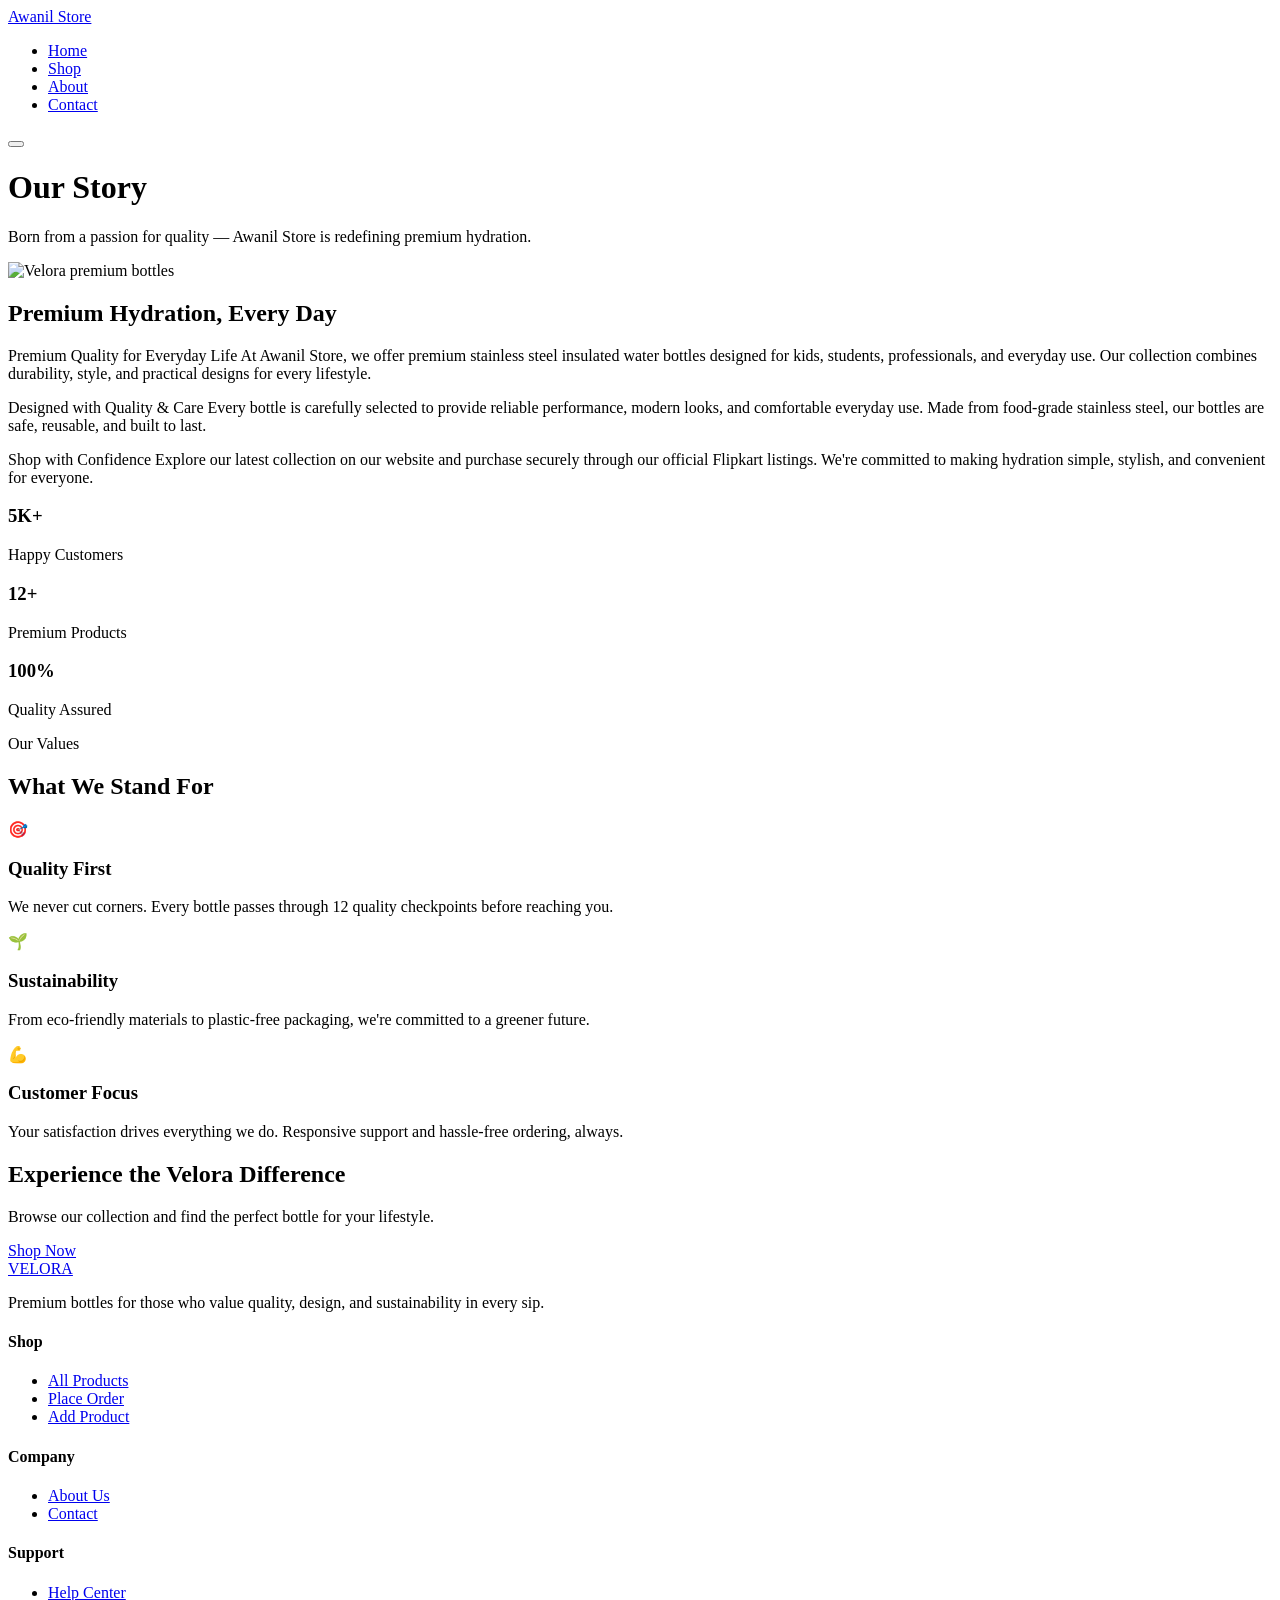
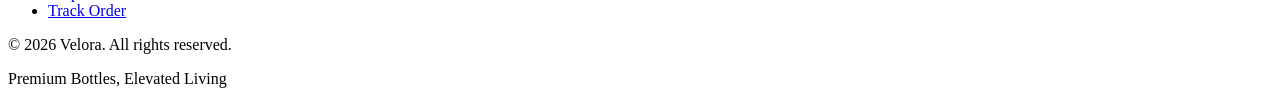
==== about.html @ 5a60d888 "Add files via upload" ====
<!DOCTYPE html>
<html lang="en">
<head>
  <meta charset="UTF-8">
  <meta name="viewport" content="width=device-width, initial-scale=1.0">
  <meta name="description" content="Learn about Velora — our mission to deliver premium quality bottles.">
  <title>About Us — Velora</title>
  <link rel="stylesheet" href="css/style.css">
</head>
<body>

  <nav class="navbar">
    <div class="container nav-inner">
      <a href="index.html" class="logo">Awanil Store</a>
      <ul class="nav-links">
        <li><a href="index.html">Home</a></li>
        <li><a href="products.html">Shop</a></li>
        <li><a href="about.html">About</a></li>
        <li><a href="contact.html">Contact</a></li>
        <!-- <li><a href="order.html">Order</a></li>
        <li><a href="add-product.html">Add Product</a></li> -->
      </ul>
      <button class="nav-toggle" aria-label="Toggle menu">
        <span></span><span></span><span></span>
      </button>
    </div>
  </nav>

  <header class="page-header">
    <div class="container">
      <h1>Our Story</h1>
      <p>Born from a passion for quality — Awanil Store is redefining premium hydration.</p>
    </div>
  </header>

  <section>
    <div class="container about-grid">
      <div class="about-image reveal">
        <img src="e_commerce_img/ourstory_img.png" alt="Velora premium bottles">
      </div>
      <div class="about-content reveal">
        <h2>Premium Hydration, Every Day</h2>
        <p>Premium Quality for Everyday Life
          At Awanil Store, we offer premium stainless steel insulated water bottles designed for kids, students, professionals, and everyday use.
          Our collection combines durability, style, and practical designs for every lifestyle.</p>
        <p>Designed with Quality & Care
          Every bottle is carefully selected to provide reliable performance, modern looks, and comfortable everyday use.
          Made from food-grade stainless steel, our bottles are safe, reusable, and built to last.</p>
        <p>Shop with Confidence
          Explore our latest collection on our website and purchase securely through our official Flipkart listings.
          We're committed to making hydration simple, stylish, and convenient for everyone.</p>
        <div class="stats-row">
          <div class="stat-item">
            <h3>5K+</h3>
            <p>Happy Customers</p>
          </div>
          <div class="stat-item">
            <h3>12+</h3>
            <p>Premium Products</p>
          </div>
          <div class="stat-item">
            <h3>100%</h3>
            <p>Quality Assured</p>
          </div>
        </div>
      </div>
    </div>
  </section>

  <section style="background: var(--bg-card);">
    <div class="container">
      <div class="section-header reveal">
        <span class="section-label">Our Values</span>
        <h2>What We Stand For</h2>
      </div>
      <div class="features-grid">
        <div class="feature-card reveal">
          <div class="feature-icon">&#127919;</div>
          <h3>Quality First</h3>
          <p>We never cut corners. Every bottle passes through 12 quality checkpoints before reaching you.</p>
        </div>
        <div class="feature-card reveal">
          <div class="feature-icon">&#127793;</div>
          <h3>Sustainability</h3>
          <p>From eco-friendly materials to plastic-free packaging, we're committed to a greener future.</p>
        </div>
        <div class="feature-card reveal">
          <div class="feature-icon">&#128170;</div>
          <h3>Customer Focus</h3>
          <p>Your satisfaction drives everything we do. Responsive support and hassle-free ordering, always.</p>
        </div>
      </div>
    </div>
  </section>

  <section class="cta-section">
    <div class="container reveal">
      <h2>Experience the Velora Difference</h2>
      <p>Browse our collection and find the perfect bottle for your lifestyle.</p>
      <a href="products.html" class="btn btn-primary">Shop Now</a>
    </div>
  </section>

  <footer class="footer">
    <div class="container">
      <div class="footer-grid">
        <div class="footer-brand">
          <a href="index.html" class="logo">VELORA</a>
          <p>Premium bottles for those who value quality, design, and sustainability in every sip.</p>
        </div>
        <div class="footer-col">
          <h4>Shop</h4>
          <ul>
            <li><a href="products.html">All Products</a></li>
            <li><a href="order.html">Place Order</a></li>
            <li><a href="add-product.html">Add Product</a></li>
          </ul>
        </div>
        <div class="footer-col">
          <h4>Company</h4>
          <ul>
            <li><a href="about.html">About Us</a></li>
            <li><a href="contact.html">Contact</a></li>
          </ul>
        </div>
        <div class="footer-col">
          <h4>Support</h4>
          <ul>
            <li><a href="contact.html">Help Center</a></li>
            <li><a href="order.html">Track Order</a></li>
          </ul>
        </div>
      </div>
      <div class="footer-bottom">
        <p>&copy; 2026 Velora. All rights reserved.</p>
        <p>Premium Bottles, Elevated Living</p>
      </div>
    </div>
  </footer>

  <script src="js/config.js"></script>
  <script src="js/products.js"></script>
  <script src="js/main.js"></script>
</body>
</html>
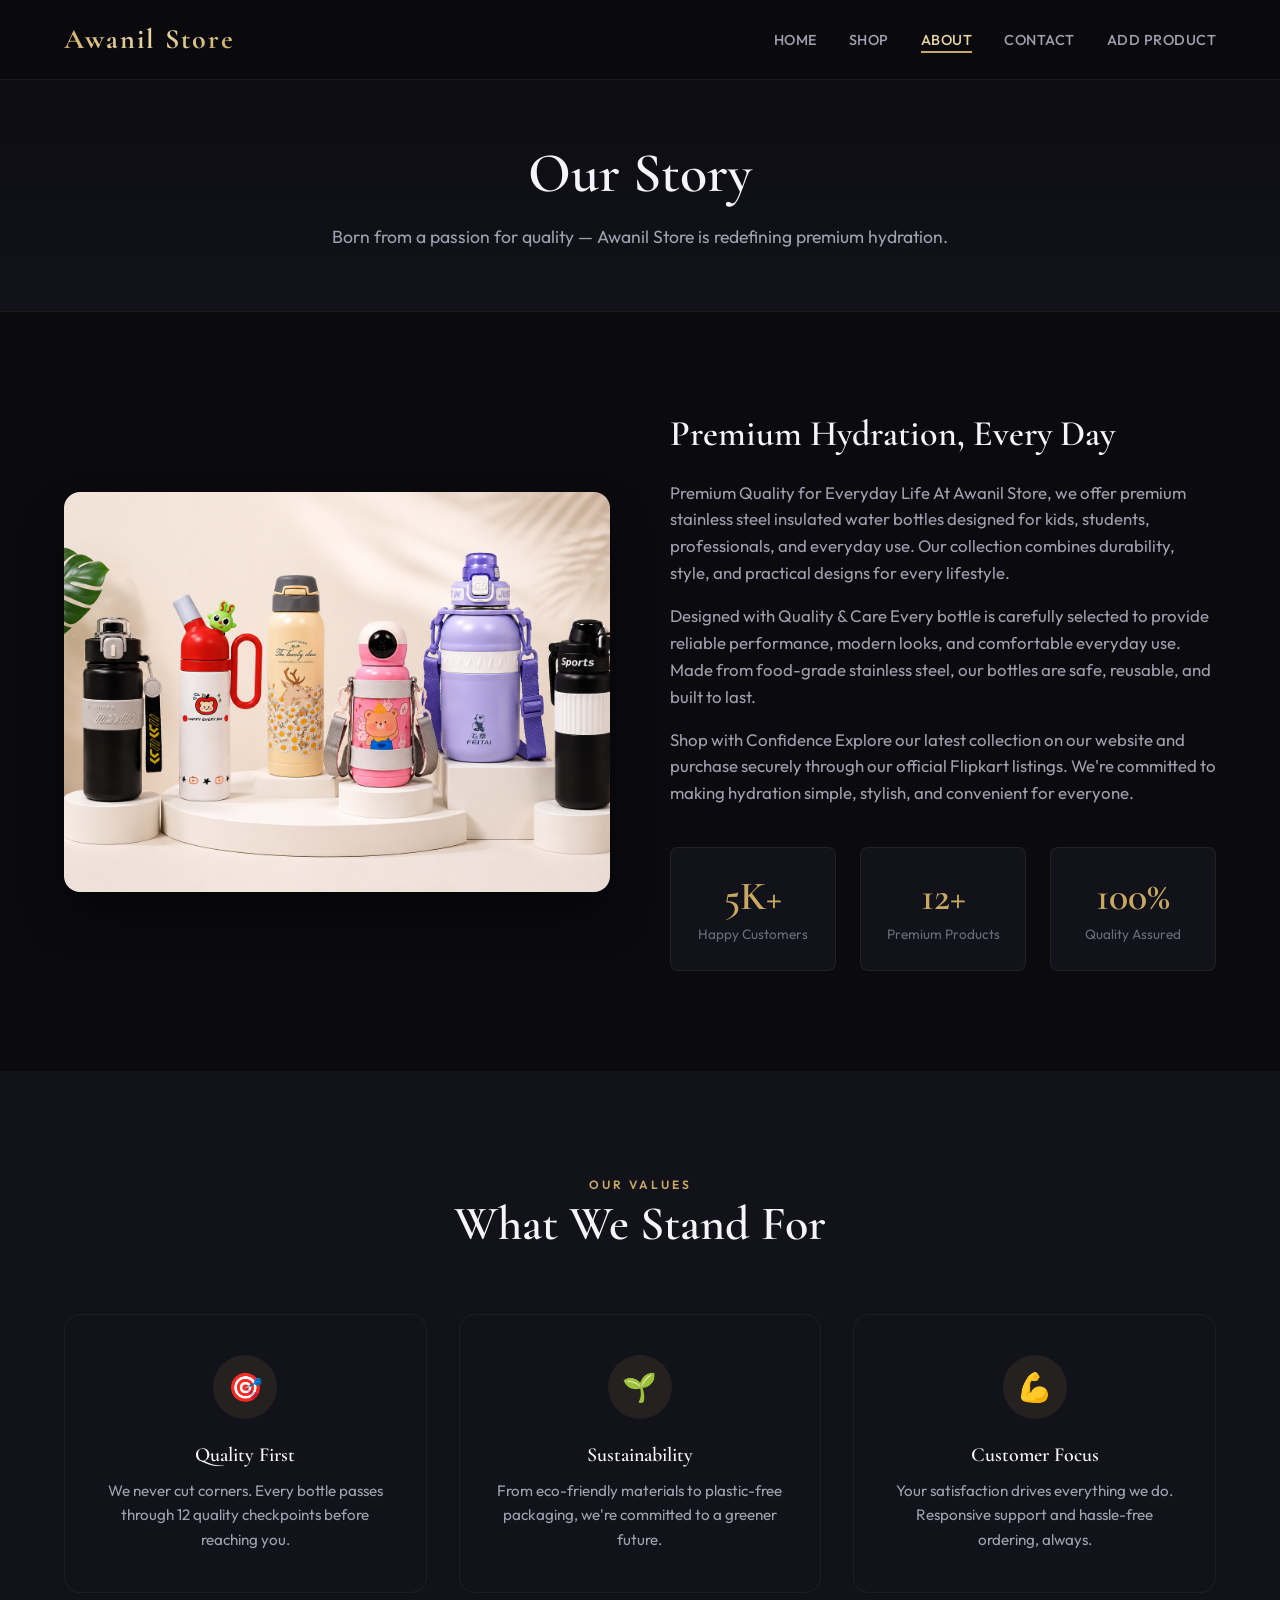
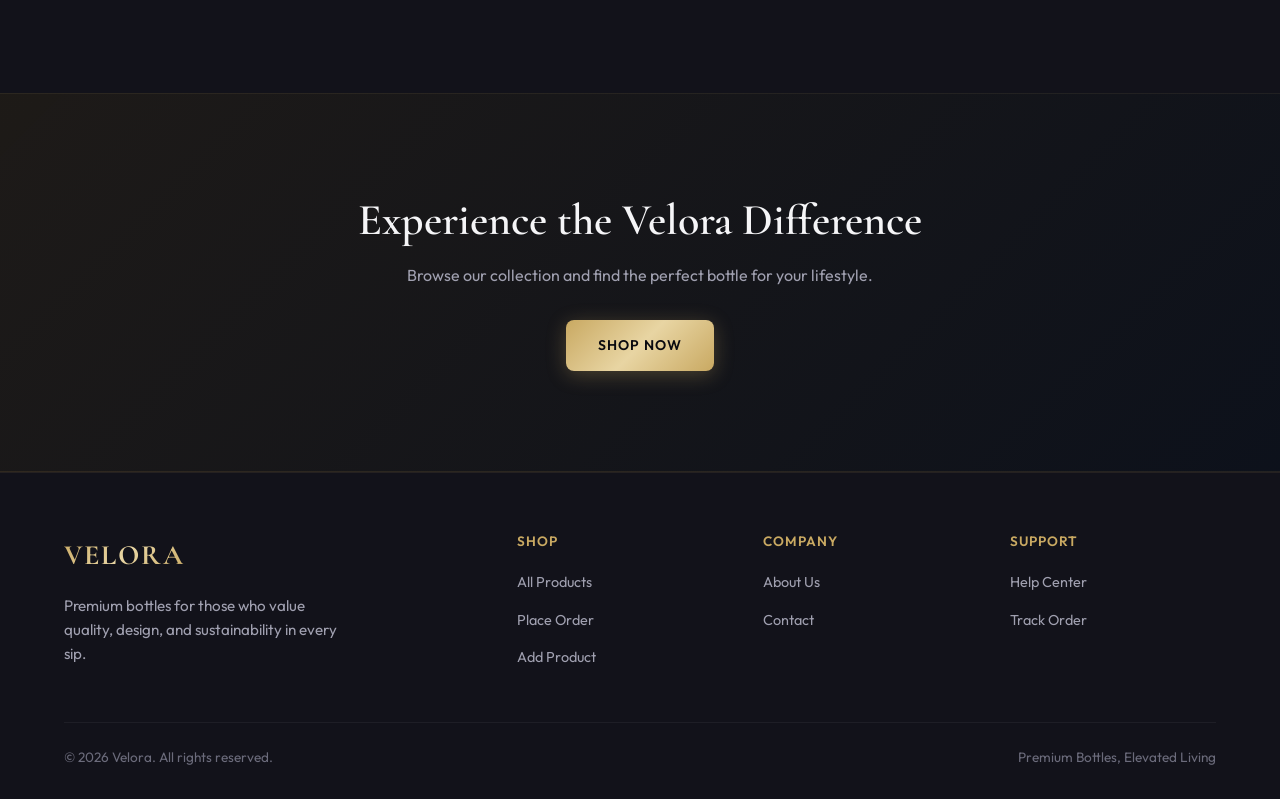
==== commit 3ac82703: "fix issue" ====
--- a/about.html
+++ b/about.html
@@ -17,8 +17,8 @@
         <li><a href="products.html">Shop</a></li>
         <li><a href="about.html">About</a></li>
         <li><a href="contact.html">Contact</a></li>
-        <!-- <li><a href="order.html">Order</a></li>
-        <li><a href="add-product.html">Add Product</a></li> -->
+         <!-- <li><a href="order.html">Order</a></li> -->
+        <li><a href="add-product.html">Add Product</a></li>
       </ul>
       <button class="nav-toggle" aria-label="Toggle menu">
         <span></span><span></span><span></span>
--- a/css/style.css
+++ b/css/style.css
@@ -0,0 +1,1891 @@
+/* ============================================
+   Velora — Premium Bottle E-Commerce
+   3D Luxury Frontend Theme
+   ============================================ */
+
+@import url('https://fonts.googleapis.com/css2?family=Cormorant+Garamond:wght@400;600;700&family=Outfit:wght@300;400;500;600;700&display=swap');
+
+:root {
+  --bg-dark: #0a0a0f;
+  --bg-card: #12121a;
+  --bg-elevated: #1a1a26;
+  --gold: #c9a962;
+  --gold-light: #e8d5a3;
+  --gold-dark: #9a7b3c;
+  --text-primary: #f5f5f7;
+  --text-secondary: #a0a0b0;
+  --text-muted: #6b6b7b;
+  --accent-blue: #4a9eff;
+  --gradient-gold: linear-gradient(135deg, #c9a962 0%, #e8d5a3 50%, #c9a962 100%);
+  --gradient-dark: linear-gradient(180deg, #0a0a0f 0%, #12121a 100%);
+  --shadow-3d: 0 25px 50px -12px rgba(0, 0, 0, 0.6);
+  --shadow-glow: 0 0 40px rgba(201, 169, 98, 0.15);
+  --radius: 16px;
+  --radius-sm: 8px;
+  --transition: 0.4s cubic-bezier(0.4, 0, 0.2, 1);
+  --nav-height: 80px;
+}
+
+*, *::before, *::after {
+  box-sizing: border-box;
+  margin: 0;
+  padding: 0;
+}
+
+html {
+  scroll-behavior: smooth;
+}
+
+body {
+  font-family: 'Outfit', sans-serif;
+  background: var(--bg-dark);
+  color: var(--text-primary);
+  line-height: 1.6;
+  overflow-x: hidden;
+  min-height: 100vh;
+}
+
+h1, h2, h3, h4 {
+  font-family: 'Cormorant Garamond', serif;
+  font-weight: 600;
+  line-height: 1.2;
+}
+
+a {
+  color: inherit;
+  text-decoration: none;
+  transition: color var(--transition);
+}
+
+img {
+  max-width: 100%;
+  display: block;
+}
+
+.container {
+  width: 100%;
+  max-width: 1200px;
+  margin: 0 auto;
+  padding: 0 24px;
+}
+
+/* ========== NAVIGATION ========== */
+.navbar {
+  position: fixed;
+  top: 0;
+  left: 0;
+  right: 0;
+  height: var(--nav-height);
+  background: rgba(10, 10, 15, 0.85);
+  backdrop-filter: blur(20px);
+  border-bottom: 1px solid rgba(201, 169, 98, 0.1);
+  z-index: 1000;
+  transition: background var(--transition);
+}
+
+.navbar.scrolled {
+  background: rgba(10, 10, 15, 0.95);
+  box-shadow: var(--shadow-3d);
+}
+
+.nav-inner {
+  display: flex;
+  align-items: center;
+  justify-content: space-between;
+  height: 100%;
+}
+
+.logo {
+  font-family: 'Cormorant Garamond', serif;
+  font-size: 1.75rem;
+  font-weight: 700;
+  background: var(--gradient-gold);
+  -webkit-background-clip: text;
+  -webkit-text-fill-color: transparent;
+  background-clip: text;
+  letter-spacing: 2px;
+}
+
+.nav-links {
+  display: flex;
+  align-items: center;
+  gap: 32px;
+  list-style: none;
+}
+
+.nav-links a {
+  font-size: 0.9rem;
+  font-weight: 500;
+  letter-spacing: 0.5px;
+  text-transform: uppercase;
+  color: var(--text-secondary);
+  position: relative;
+}
+
+.nav-links a::after {
+  content: '';
+  position: absolute;
+  bottom: -4px;
+  left: 0;
+  width: 0;
+  height: 2px;
+  background: var(--gold);
+  transition: width var(--transition);
+}
+
+.nav-links a:hover,
+.nav-links a.active {
+  color: var(--gold-light);
+}
+
+.nav-links a:hover::after,
+.nav-links a.active::after {
+  width: 100%;
+}
+
+.nav-toggle {
+  display: none;
+  flex-direction: column;
+  gap: 5px;
+  background: none;
+  border: none;
+  cursor: pointer;
+  padding: 8px;
+}
+
+.nav-toggle span {
+  width: 24px;
+  height: 2px;
+  background: var(--gold);
+  transition: var(--transition);
+}
+
+/* ========== BUTTONS ========== */
+.btn {
+  display: inline-flex;
+  align-items: center;
+  justify-content: center;
+  gap: 8px;
+  padding: 14px 32px;
+  font-family: 'Outfit', sans-serif;
+  font-size: 0.875rem;
+  font-weight: 600;
+  letter-spacing: 1px;
+  text-transform: uppercase;
+  border: none;
+  border-radius: var(--radius-sm);
+  cursor: pointer;
+  transition: all var(--transition);
+}
+
+.btn-primary {
+  background: var(--gradient-gold);
+  color: var(--bg-dark);
+  box-shadow: 0 4px 20px rgba(201, 169, 98, 0.3);
+}
+
+.btn-primary:hover {
+  transform: translateY(-2px);
+  box-shadow: 0 8px 30px rgba(201, 169, 98, 0.4);
+}
+
+.btn-outline {
+  background: transparent;
+  color: var(--gold);
+  border: 2px solid var(--gold);
+}
+
+.btn-outline:hover {
+  background: var(--gold);
+  color: var(--bg-dark);
+}
+
+.btn-ghost {
+  background: rgba(201, 169, 98, 0.1);
+  color: var(--gold-light);
+  border: 1px solid rgba(201, 169, 98, 0.3);
+}
+
+.btn-ghost:hover {
+  background: rgba(201, 169, 98, 0.2);
+}
+
+/* ========== HERO SECTION ========== */
+.hero {
+  min-height: 100vh;
+  display: flex;
+  align-items: center;
+  position: relative;
+  padding-top: var(--nav-height);
+  overflow: hidden;
+}
+
+.hero-bg {
+  position: absolute;
+  inset: 0;
+  background:
+    radial-gradient(ellipse at 20% 50%, rgba(201, 169, 98, 0.08) 0%, transparent 50%),
+    radial-gradient(ellipse at 80% 20%, rgba(74, 158, 255, 0.05) 0%, transparent 40%),
+    var(--gradient-dark);
+}
+
+.hero-grid {
+  display: grid;
+  grid-template-columns: 1fr 1fr;
+  gap: 60px;
+  align-items: center;
+  position: relative;
+  z-index: 2;
+}
+
+.hero-content {
+  animation: fadeInUp 1s ease-out;
+}
+
+.hero-badge {
+  display: inline-block;
+  padding: 8px 16px;
+  background: rgba(201, 169, 98, 0.1);
+  border: 1px solid rgba(201, 169, 98, 0.3);
+  border-radius: 50px;
+  font-size: 0.75rem;
+  font-weight: 600;
+  letter-spacing: 2px;
+  text-transform: uppercase;
+  color: var(--gold);
+  margin-bottom: 24px;
+}
+
+.hero h1 {
+  font-size: clamp(2.5rem, 5vw, 4rem);
+  margin-bottom: 24px;
+}
+
+.hero h1 span {
+  background: var(--gradient-gold);
+  -webkit-background-clip: text;
+  -webkit-text-fill-color: transparent;
+  background-clip: text;
+}
+
+.hero p {
+  font-size: 1.125rem;
+  color: var(--text-secondary);
+  margin-bottom: 40px;
+  max-width: 480px;
+}
+
+.hero-buttons {
+  display: flex;
+  gap: 16px;
+  flex-wrap: wrap;
+}
+
+/* 3D Bottle Showcase */
+.hero-3d {
+  perspective: 1200px;
+  display: flex;
+  justify-content: center;
+  align-items: center;
+  animation: fadeIn 1.2s ease-out 0.3s both;
+}
+
+.bottle-showcase {
+  position: relative;
+  width: 500px;     /* Increased */
+  height: 650px;    /* Increased */
+  transform-style: preserve-3d;
+  animation: float3d 6s ease-in-out infinite;
+}
+
+.bottle-showcase-inner {
+  width: 100%;
+  height: 100%;
+  transform-style: preserve-3d;
+  transition: transform 0.1s ease-out;
+}
+
+.bottle-glow {
+  position: absolute;
+  width: 350px;
+  height: 350px;
+  background: radial-gradient(circle, rgba(201, 169, 98, 0.3) 0%, transparent 70%);
+  border-radius: 50%;
+  top: 50%;
+  left: 50%;
+  transform: translate(-50%, -50%);
+  filter: blur(40px);
+  animation: pulse 4s ease-in-out infinite;
+}
+
+.bottle-image {
+  width: 115%;
+  height: 115%;
+  object-fit: contain;
+  filter: drop-shadow(0 40px 80px rgba(0,0,0,0.6));
+  transform: translateZ(80px) scale(1.2);
+}
+
+.bottle-ring {
+  position: absolute;
+  width: 420px;
+  height: 420px;
+  border: 1px solid rgba(201, 169, 98, 0.2);
+  border-radius: 50%;
+  top: 50%;
+  left: 50%;
+  transform: translate(-50%, -50%) rotateX(75deg);
+  animation: spinRing 20s linear infinite;
+}
+
+.bottle-ring:nth-child(2) {
+  width: 520px;
+  height: 520px;
+  animation-duration: 30s;
+  animation-direction: reverse;
+  opacity: 0.5;
+}
+
+/* ========== SECTIONS ========== */
+section {
+  padding: 100px 0;
+  position: relative;
+}
+
+.section-header {
+  text-align: center;
+  margin-bottom: 60px;
+}
+
+.section-label {
+  font-size: 0.75rem;
+  font-weight: 600;
+  letter-spacing: 3px;
+  text-transform: uppercase;
+  color: var(--gold);
+  margin-bottom: 12px;
+}
+
+.section-header h2 {
+  font-size: clamp(2rem, 4vw, 3rem);
+  margin-bottom: 16px;
+}
+
+.section-header p {
+  color: var(--text-secondary);
+  max-width: 600px;
+  margin: 0 auto;
+  font-size: 1.05rem;
+}
+
+/* Featured Products */
+.products-grid {
+  display: grid;
+  grid-template-columns: repeat(auto-fill, minmax(280px, 1fr));
+  gap: 32px;
+}
+
+.product-card {
+  background: var(--bg-card);
+  border-radius: var(--radius);
+  overflow: hidden;
+  border: 1px solid rgba(255, 255, 255, 0.05);
+  transition: all var(--transition);
+  transform-style: preserve-3d;
+  perspective: 1000px;
+}
+
+.product-card:hover {
+  transform: translateY(-8px) rotateX(2deg);
+  border-color: rgba(201, 169, 98, 0.3);
+  box-shadow: var(--shadow-3d), var(--shadow-glow);
+}
+
+.product-image-wrap {
+  position: relative;
+  height: 280px;
+  background: linear-gradient(180deg, var(--bg-elevated) 0%, var(--bg-card) 100%);
+  overflow: hidden;
+  display: flex;
+  align-items: center;
+  justify-content: center;
+  padding: 24px;
+}
+
+.product-image-wrap img {
+  max-height: 100%;
+  object-fit: contain;
+  transition: transform var(--transition);
+  filter: drop-shadow(0 10px 20px rgba(0, 0, 0, 0.3));
+}
+
+.product-card:hover .product-image-wrap img {
+  transform: scale(1.08) translateZ(20px);
+}
+
+.product-image-link {
+  display: block;
+  text-decoration: none;
+  color: inherit;
+  cursor: pointer;
+}
+
+.product-title-link {
+  color: inherit;
+  text-decoration: none;
+  transition: color var(--transition);
+}
+
+.product-title-link:hover {
+  color: var(--gold-light);
+}
+
+.product-card-compact .product-image-wrap {
+  height: 200px;
+}
+
+.product-card-compact .product-info h3 {
+  font-size: 1.1rem;
+}
+
+.product-card-compact .product-info p {
+  display: none;
+}
+
+.product-card-compact .product-footer .btn {
+  padding: 10px 16px;
+  font-size: 0.75rem;
+}
+
+.product-badge {
+  position: absolute;
+  top: 16px;
+  left: 16px;
+  padding: 6px 12px;
+  background: var(--gold);
+  color: var(--bg-dark);
+  font-size: 0.7rem;
+  font-weight: 700;
+  letter-spacing: 1px;
+  text-transform: uppercase;
+  border-radius: 4px;
+}
+
+.product-info {
+  padding: 24px;
+}
+
+.product-category {
+  font-size: 0.75rem;
+  color: var(--gold);
+  letter-spacing: 1px;
+  text-transform: uppercase;
+  margin-bottom: 8px;
+}
+
+.product-info h3 {
+  font-size: 1.35rem;
+  margin-bottom: 8px;
+}
+
+.product-info p {
+  font-size: 0.9rem;
+  color: var(--text-secondary);
+  margin-bottom: 16px;
+  display: -webkit-box;
+  -webkit-line-clamp: 2;
+  -webkit-box-orient: vertical;
+  overflow: hidden;
+}
+
+.product-footer {
+  display: flex;
+  align-items: center;
+  justify-content: space-between;
+}
+
+.product-price {
+  font-family: 'Cormorant Garamond', serif;
+  font-size: 1.5rem;
+  font-weight: 700;
+  color: var(--gold-light);
+}
+
+.product-price span {
+  font-size: 0.85rem;
+  color: var(--text-muted);
+  font-family: 'Outfit', sans-serif;
+}
+
+/* Why Choose Us */
+.features-grid {
+  display: grid;
+  grid-template-columns: repeat(auto-fit, minmax(260px, 1fr));
+  gap: 32px;
+}
+
+.feature-card {
+  background: var(--bg-card);
+  border: 1px solid rgba(255, 255, 255, 0.05);
+  border-radius: var(--radius);
+  padding: 40px 32px;
+  text-align: center;
+  transition: all var(--transition);
+  transform-style: preserve-3d;
+}
+
+.feature-card:hover {
+  transform: translateY(-6px) rotateY(3deg);
+  border-color: rgba(201, 169, 98, 0.2);
+  box-shadow: var(--shadow-glow);
+}
+
+.feature-icon {
+  width: 64px;
+  height: 64px;
+  margin: 0 auto 24px;
+  background: rgba(201, 169, 98, 0.1);
+  border-radius: 50%;
+  display: flex;
+  align-items: center;
+  justify-content: center;
+  font-size: 1.75rem;
+}
+
+.feature-card h3 {
+  font-size: 1.25rem;
+  margin-bottom: 12px;
+}
+
+.feature-card p {
+  color: var(--text-secondary);
+  font-size: 0.95rem;
+}
+
+/* Testimonials */
+.testimonials-slider {
+  display: grid;
+  grid-template-columns: repeat(auto-fit, minmax(320px, 1fr));
+  gap: 32px;
+}
+
+.testimonial-card {
+  background: var(--bg-card);
+  border: 1px solid rgba(255, 255, 255, 0.05);
+  border-radius: var(--radius);
+  padding: 32px;
+  position: relative;
+}
+
+.testimonial-card::before {
+  content: '"';
+  position: absolute;
+  top: 16px;
+  left: 24px;
+  font-family: 'Cormorant Garamond', serif;
+  font-size: 4rem;
+  color: var(--gold);
+  opacity: 0.3;
+  line-height: 1;
+}
+
+.testimonial-text {
+  color: var(--text-secondary);
+  font-size: 1rem;
+  margin-bottom: 24px;
+  padding-top: 24px;
+  font-style: italic;
+}
+
+.testimonial-author {
+  display: flex;
+  align-items: center;
+  gap: 12px;
+}
+
+.author-avatar {
+  width: 48px;
+  height: 48px;
+  border-radius: 50%;
+  background: var(--gradient-gold);
+  display: flex;
+  align-items: center;
+  justify-content: center;
+  font-weight: 700;
+  color: var(--bg-dark);
+}
+
+.author-info h4 {
+  font-family: 'Outfit', sans-serif;
+  font-size: 0.95rem;
+  font-weight: 600;
+}
+
+.author-info span {
+  font-size: 0.8rem;
+  color: var(--text-muted);
+}
+
+.stars {
+  color: var(--gold);
+  margin-bottom: 16px;
+  letter-spacing: 2px;
+}
+
+/* CTA Section */
+.cta-section {
+  background: linear-gradient(135deg, rgba(201, 169, 98, 0.1) 0%, rgba(74, 158, 255, 0.05) 100%);
+  border-top: 1px solid rgba(201, 169, 98, 0.1);
+  border-bottom: 1px solid rgba(201, 169, 98, 0.1);
+  text-align: center;
+}
+
+.cta-section h2 {
+  font-size: clamp(2rem, 4vw, 2.75rem);
+  margin-bottom: 16px;
+}
+
+.cta-section p {
+  color: var(--text-secondary);
+  margin-bottom: 32px;
+  max-width: 500px;
+  margin-left: auto;
+  margin-right: auto;
+}
+
+/* ========== PAGE HEADER ========== */
+.page-header {
+  padding: calc(var(--nav-height) + 60px) 0 60px;
+  text-align: center;
+  background: var(--gradient-dark);
+  border-bottom: 1px solid rgba(201, 169, 98, 0.1);
+}
+
+.page-header h1 {
+  font-size: clamp(2.5rem, 5vw, 3.5rem);
+  margin-bottom: 16px;
+}
+
+.page-header p {
+  color: var(--text-secondary);
+  font-size: 1.1rem;
+}
+
+/* ========== FORMS ========== */
+.form-section {
+  padding: 80px 0 100px;
+}
+
+.form-card {
+  max-width: 700px;
+  margin: 0 auto;
+  background: var(--bg-card);
+  border: 1px solid rgba(255, 255, 255, 0.05);
+  border-radius: var(--radius);
+  padding: 48px;
+  box-shadow: var(--shadow-3d);
+}
+
+.form-card.wide {
+  max-width: 900px;
+}
+
+.form-group {
+  margin-bottom: 24px;
+}
+
+.form-row {
+  display: grid;
+  grid-template-columns: 1fr 1fr;
+  gap: 24px;
+}
+
+.form-group label {
+  display: block;
+  font-size: 0.85rem;
+  font-weight: 500;
+  color: var(--text-secondary);
+  margin-bottom: 8px;
+  letter-spacing: 0.5px;
+}
+
+.form-group label .required {
+  color: var(--gold);
+}
+
+.form-group input,
+.form-group select,
+.form-group textarea {
+  width: 100%;
+  padding: 14px 16px;
+  background: var(--bg-elevated);
+  border: 1px solid rgba(255, 255, 255, 0.08);
+  border-radius: var(--radius-sm);
+  color: var(--text-primary);
+  font-family: 'Outfit', sans-serif;
+  font-size: 1rem;
+  transition: border-color var(--transition);
+}
+
+.form-group input:focus,
+.form-group select:focus,
+.form-group textarea:focus {
+  outline: none;
+  border-color: var(--gold);
+  box-shadow: 0 0 0 3px rgba(201, 169, 98, 0.1);
+}
+
+.form-group textarea {
+  min-height: 120px;
+  resize: vertical;
+}
+
+.form-group select {
+  cursor: pointer;
+}
+
+.form-submit {
+  width: 100%;
+  margin-top: 8px;
+}
+
+.form-note {
+  text-align: center;
+  margin-top: 16px;
+  font-size: 0.85rem;
+  color: var(--text-muted);
+}
+
+/* Order Summary */
+.order-summary {
+  background: var(--bg-elevated);
+  border-radius: var(--radius-sm);
+  padding: 24px;
+  margin-bottom: 32px;
+  border: 1px solid rgba(201, 169, 98, 0.15);
+}
+
+.order-summary h3 {
+  font-size: 1.1rem;
+  margin-bottom: 16px;
+  color: var(--gold-light);
+}
+
+.summary-row {
+  display: flex;
+  justify-content: space-between;
+  padding: 8px 0;
+  font-size: 0.95rem;
+  color: var(--text-secondary);
+}
+
+.summary-row.total {
+  border-top: 1px solid rgba(255, 255, 255, 0.1);
+  margin-top: 12px;
+  padding-top: 16px;
+  font-size: 1.15rem;
+  font-weight: 600;
+  color: var(--text-primary);
+}
+
+.summary-row.total span:last-child {
+  color: var(--gold-light);
+  font-family: 'Cormorant Garamond', serif;
+  font-size: 1.5rem;
+}
+
+/* Alert Messages */
+.alert {
+  padding: 16px 20px;
+  border-radius: var(--radius-sm);
+  margin-bottom: 24px;
+  font-size: 0.95rem;
+  display: none;
+}
+
+.alert.show {
+  display: block;
+  animation: fadeInUp 0.4s ease-out;
+}
+
+.alert-success {
+  background: rgba(52, 211, 153, 0.1);
+  border: 1px solid rgba(52, 211, 153, 0.3);
+  color: #34d399;
+}
+
+.alert-error {
+  background: rgba(248, 113, 113, 0.1);
+  border: 1px solid rgba(248, 113, 113, 0.3);
+  color: #f87171;
+}
+
+.alert-info {
+  background: rgba(74, 158, 255, 0.1);
+  border: 1px solid rgba(74, 158, 255, 0.3);
+  color: var(--accent-blue);
+}
+
+/* ========== ABOUT PAGE ========== */
+.about-grid {
+  display: grid;
+  grid-template-columns: 1fr 1fr;
+  gap: 60px;
+  align-items: center;
+}
+
+.about-image {
+  border-radius: var(--radius);
+  overflow: hidden;
+  position: relative;
+  transform: perspective(1000px) rotateY(-5deg);
+  box-shadow: var(--shadow-3d);
+}
+
+.about-image img {
+  width: 100%;
+  height: 400px;
+  object-fit: cover;
+}
+
+.about-content h2 {
+  font-size: 2.25rem;
+  margin-bottom: 24px;
+}
+
+.about-content p {
+  color: var(--text-secondary);
+  margin-bottom: 16px;
+  font-size: 1.05rem;
+}
+
+.stats-row {
+  display: grid;
+  grid-template-columns: repeat(3, 1fr);
+  gap: 24px;
+  margin-top: 40px;
+}
+
+.stat-item {
+  text-align: center;
+  padding: 24px;
+  background: var(--bg-card);
+  border-radius: var(--radius-sm);
+  border: 1px solid rgba(201, 169, 98, 0.1);
+}
+
+.stat-item h3 {
+  font-size: 2.5rem;
+  color: var(--gold);
+  margin-bottom: 4px;
+}
+
+.stat-item p {
+  font-size: 0.85rem;
+  color: var(--text-muted);
+  margin: 0;
+}
+
+/* ========== CONTACT PAGE ========== */
+.contact-grid {
+  display: grid;
+  grid-template-columns: 1fr 1.2fr;
+  gap: 60px;
+}
+
+.contact-info h2 {
+  font-size: 2rem;
+  margin-bottom: 24px;
+}
+
+.contact-item {
+  display: flex;
+  gap: 16px;
+  margin-bottom: 28px;
+}
+
+.contact-icon {
+  width: 48px;
+  height: 48px;
+  background: rgba(201, 169, 98, 0.1);
+  border-radius: 50%;
+  display: flex;
+  align-items: center;
+  justify-content: center;
+  font-size: 1.25rem;
+  flex-shrink: 0;
+}
+
+.contact-item h4 {
+  font-family: 'Outfit', sans-serif;
+  font-size: 0.95rem;
+  font-weight: 600;
+  margin-bottom: 4px;
+}
+
+.contact-item p {
+  color: var(--text-secondary);
+  font-size: 0.95rem;
+}
+
+/* ========== ADD PRODUCT PAGE ========== */
+.admin-header {
+  display: flex;
+  align-items: center;
+  justify-content: space-between;
+  margin-bottom: 32px;
+  flex-wrap: wrap;
+  gap: 16px;
+}
+
+.products-list {
+  margin-top: 48px;
+}
+
+.products-list h3 {
+  font-size: 1.5rem;
+  margin-bottom: 24px;
+}
+
+.admin-product-item {
+  display: flex;
+  align-items: center;
+  gap: 20px;
+  padding: 16px;
+  background: var(--bg-elevated);
+  border-radius: var(--radius-sm);
+  margin-bottom: 12px;
+  border: 1px solid rgba(255, 255, 255, 0.05);
+}
+
+.admin-product-item img {
+  width: 60px;
+  height: 60px;
+  object-fit: contain;
+  border-radius: 8px;
+  background: var(--bg-card);
+}
+
+.admin-product-info {
+  flex: 1;
+}
+
+.admin-product-info h4 {
+  font-family: 'Outfit', sans-serif;
+  font-size: 1rem;
+  margin-bottom: 4px;
+}
+
+.admin-product-info span {
+  font-size: 0.85rem;
+  color: var(--gold);
+}
+
+.btn-delete {
+  padding: 8px 16px;
+  background: rgba(248, 113, 113, 0.1);
+  color: #f87171;
+  border: 1px solid rgba(248, 113, 113, 0.3);
+  border-radius: var(--radius-sm);
+  cursor: pointer;
+  font-size: 0.8rem;
+  transition: all var(--transition);
+}
+
+.btn-delete:hover {
+  background: rgba(248, 113, 113, 0.2);
+}
+
+.setup-guide {
+  background: rgba(74, 158, 255, 0.08);
+  border: 1px solid rgba(74, 158, 255, 0.2);
+  border-radius: var(--radius-sm);
+  padding: 20px;
+  margin-bottom: 32px;
+  font-size: 0.9rem;
+  color: var(--text-secondary);
+}
+
+.setup-guide h4 {
+  font-family: 'Outfit', sans-serif;
+  color: var(--accent-blue);
+  margin-bottom: 12px;
+  font-size: 1rem;
+}
+
+.setup-guide ol {
+  padding-left: 20px;
+}
+
+.setup-guide li {
+  margin-bottom: 8px;
+}
+
+.setup-guide code {
+  background: var(--bg-elevated);
+  padding: 2px 8px;
+  border-radius: 4px;
+  font-size: 0.85rem;
+  color: var(--gold-light);
+}
+
+/* Filter Bar */
+.filter-bar {
+  display: flex;
+  gap: 12px;
+  margin-bottom: 40px;
+  flex-wrap: wrap;
+  justify-content: center;
+}
+
+.filter-btn {
+  padding: 10px 20px;
+  background: var(--bg-card);
+  border: 1px solid rgba(255, 255, 255, 0.08);
+  border-radius: 50px;
+  color: var(--text-secondary);
+  font-size: 0.85rem;
+  cursor: pointer;
+  transition: all var(--transition);
+}
+
+.filter-btn:hover,
+.filter-btn.active {
+  background: rgba(201, 169, 98, 0.15);
+  border-color: var(--gold);
+  color: var(--gold-light);
+}
+
+/* ========== FOOTER ========== */
+.footer {
+  background: var(--bg-card);
+  border-top: 1px solid rgba(201, 169, 98, 0.1);
+  padding: 60px 0 30px;
+}
+
+.footer-grid {
+  display: grid;
+  grid-template-columns: 2fr 1fr 1fr 1fr;
+  gap: 40px;
+  margin-bottom: 40px;
+}
+
+.footer-brand .logo {
+  margin-bottom: 16px;
+  display: inline-block;
+}
+
+.footer-brand p {
+  color: var(--text-secondary);
+  font-size: 0.95rem;
+  max-width: 280px;
+}
+
+.footer-col h4 {
+  font-family: 'Outfit', sans-serif;
+  font-size: 0.85rem;
+  font-weight: 600;
+  letter-spacing: 1px;
+  text-transform: uppercase;
+  color: var(--gold);
+  margin-bottom: 20px;
+}
+
+.footer-col ul {
+  list-style: none;
+}
+
+.footer-col li {
+  margin-bottom: 12px;
+}
+
+.footer-col a {
+  color: var(--text-secondary);
+  font-size: 0.9rem;
+}
+
+.footer-col a:hover {
+  color: var(--gold-light);
+}
+
+.footer-bottom {
+  border-top: 1px solid rgba(255, 255, 255, 0.05);
+  padding-top: 24px;
+  display: flex;
+  justify-content: space-between;
+  align-items: center;
+  flex-wrap: wrap;
+  gap: 16px;
+}
+
+.footer-bottom p {
+  color: var(--text-muted);
+  font-size: 0.85rem;
+}
+
+/* Empty State */
+.empty-state {
+  text-align: center;
+  padding: 60px 24px;
+  color: var(--text-secondary);
+}
+
+.empty-state h3 {
+  font-size: 1.5rem;
+  margin-bottom: 12px;
+  color: var(--text-primary);
+}
+
+/* Loading */
+.loading {
+  text-align: center;
+  padding: 40px;
+  color: var(--text-muted);
+}
+
+/* ========== ANIMATIONS ========== */
+@keyframes fadeInUp {
+  from {
+    opacity: 0;
+    transform: translateY(30px);
+  }
+  to {
+    opacity: 1;
+    transform: translateY(0);
+  }
+}
+
+@keyframes fadeIn {
+  from { opacity: 0; }
+  to { opacity: 1; }
+}
+
+@keyframes float3d {
+  0%, 100% { transform: translateY(0) rotateY(0deg); }
+  25% { transform: translateY(-15px) rotateY(5deg); }
+  50% { transform: translateY(-8px) rotateY(0deg); }
+  75% { transform: translateY(-20px) rotateY(-5deg); }
+}
+
+@keyframes pulse {
+  0%, 100% { opacity: 0.5; transform: translate(-50%, -50%) scale(1); }
+  50% { opacity: 0.8; transform: translate(-50%, -50%) scale(1.1); }
+}
+
+@keyframes spinRing {
+  from { transform: translate(-50%, -50%) rotateX(75deg) rotateZ(0deg); }
+  to { transform: translate(-50%, -50%) rotateX(75deg) rotateZ(360deg); }
+}
+
+.reveal {
+  opacity: 0;
+  transform: translateY(40px);
+  transition: all 0.8s cubic-bezier(0.4, 0, 0.2, 1);
+}
+
+.reveal.visible {
+  opacity: 1;
+  transform: translateY(0);
+}
+
+/* ========== PRODUCT DETAIL PAGE ========== */
+.product-detail-breadcrumb {
+  padding-top: calc(var(--nav-height) + 24px);
+  padding-bottom: 16px;
+  background: var(--bg-dark);
+  border-bottom: 1px solid rgba(255, 255, 255, 0.05);
+}
+
+.breadcrumb {
+  display: flex;
+  flex-wrap: wrap;
+  align-items: center;
+  gap: 8px;
+  font-size: 0.85rem;
+  color: var(--text-muted);
+}
+
+.breadcrumb a {
+  color: var(--text-secondary);
+}
+
+.breadcrumb a:hover {
+  color: var(--gold);
+}
+
+.breadcrumb-sep {
+  color: var(--text-muted);
+}
+
+.breadcrumb-current {
+  color: var(--gold-light);
+}
+
+.product-detail-section {
+  padding: 48px 0 80px;
+}
+
+.product-detail-grid {
+  display: grid;
+  grid-template-columns: 1fr 1fr;
+  gap: 60px;
+  align-items: start;
+  margin-bottom: 60px;
+}
+
+.product-detail-gallery {
+  position: sticky;
+  top: calc(var(--nav-height) + 24px);
+}
+
+.detail-gallery-main {
+  background: var(--bg-card);
+  border: 1px solid rgba(255, 255, 255, 0.05);
+  border-radius: var(--radius);
+  height: 480px;
+  display: flex;
+  align-items: center;
+  justify-content: center;
+  padding: 40px;
+  perspective: 1000px;
+  overflow: hidden;
+  margin-bottom: 16px;
+}
+
+.detail-main-image {
+  max-height: 100%;
+  max-width: 100%;
+  object-fit: contain;
+  filter: drop-shadow(0 20px 40px rgba(0, 0, 0, 0.4));
+  transition: transform 0.3s ease, opacity 0.3s ease;
+}
+
+.detail-thumbnails {
+  display: flex;
+  gap: 12px;
+  flex-wrap: wrap;
+}
+
+.detail-thumb {
+  width: 72px;
+  height: 72px;
+  padding: 8px;
+  background: var(--bg-card);
+  border: 2px solid rgba(255, 255, 255, 0.08);
+  border-radius: var(--radius-sm);
+  cursor: pointer;
+  transition: all var(--transition);
+  overflow: hidden;
+}
+
+.detail-thumb:hover,
+.detail-thumb.active {
+  border-color: var(--gold);
+  box-shadow: var(--shadow-glow);
+}
+
+.detail-thumb img {
+  width: 100%;
+  height: 100%;
+  object-fit: contain;
+}
+
+.detail-badge {
+  display: inline-block;
+  padding: 6px 14px;
+  background: var(--gold);
+  color: var(--bg-dark);
+  font-size: 0.7rem;
+  font-weight: 700;
+  letter-spacing: 1px;
+  text-transform: uppercase;
+  border-radius: 4px;
+  margin-bottom: 12px;
+}
+
+.detail-title {
+  font-size: clamp(1.75rem, 3vw, 2.5rem);
+  margin-bottom: 16px;
+  line-height: 1.2;
+}
+
+.detail-rating-row {
+  display: flex;
+  align-items: center;
+  gap: 12px;
+  margin-bottom: 20px;
+}
+
+.detail-stars {
+  color: var(--gold);
+  letter-spacing: 2px;
+  font-size: 1.1rem;
+}
+
+.detail-stars .star-empty {
+  opacity: 0.3;
+}
+
+.detail-rating-text {
+  font-size: 0.9rem;
+  color: var(--accent-blue);
+}
+
+.detail-price-row {
+  display: flex;
+  align-items: baseline;
+  gap: 16px;
+  flex-wrap: wrap;
+  margin-bottom: 20px;
+  padding-bottom: 20px;
+  border-bottom: 1px solid rgba(255, 255, 255, 0.08);
+}
+
+.detail-price {
+  font-family: 'Cormorant Garamond', serif;
+  font-size: 2.25rem;
+  font-weight: 700;
+  color: var(--gold-light);
+}
+
+.detail-mrp {
+  font-size: 0.95rem;
+  color: var(--text-muted);
+}
+
+.detail-mrp del {
+  color: var(--text-muted);
+}
+
+.detail-discount {
+  font-size: 0.85rem;
+  font-weight: 600;
+  color: #34d399;
+  background: rgba(52, 211, 153, 0.1);
+  padding: 4px 10px;
+  border-radius: 4px;
+}
+
+.detail-short-desc {
+  color: var(--text-secondary);
+  font-size: 1.05rem;
+  margin-bottom: 24px;
+  line-height: 1.7;
+}
+
+.detail-features {
+  list-style: none;
+  margin-bottom: 32px;
+}
+
+.detail-features li {
+  position: relative;
+  padding-left: 24px;
+  margin-bottom: 10px;
+  color: var(--text-secondary);
+  font-size: 0.95rem;
+}
+
+.detail-features li::before {
+  content: '✓';
+  position: absolute;
+  left: 0;
+  color: var(--gold);
+  font-weight: 700;
+}
+
+.detail-options {
+  background: var(--bg-card);
+  border: 1px solid rgba(255, 255, 255, 0.05);
+  border-radius: var(--radius);
+  padding: 24px;
+  margin-bottom: 28px;
+}
+
+.detail-option-row {
+  display: flex;
+  align-items: center;
+  justify-content: space-between;
+  padding: 12px 0;
+  border-bottom: 1px solid rgba(255, 255, 255, 0.05);
+}
+
+.detail-option-row:last-child {
+  border-bottom: none;
+}
+
+.detail-option-label {
+  font-size: 0.9rem;
+  color: var(--text-muted);
+  font-weight: 500;
+}
+
+.detail-capacity-badge {
+  padding: 8px 16px;
+  background: rgba(201, 169, 98, 0.15);
+  border: 1px solid var(--gold);
+  border-radius: var(--radius-sm);
+  color: var(--gold-light);
+  font-weight: 600;
+  font-size: 0.9rem;
+}
+
+.stock-in {
+  color: #34d399;
+  font-weight: 600;
+}
+
+.stock-out {
+  color: #f87171;
+  font-weight: 600;
+}
+
+.qty-selector {
+  display: flex;
+  align-items: center;
+  border: 1px solid rgba(255, 255, 255, 0.1);
+  border-radius: var(--radius-sm);
+  overflow: hidden;
+}
+
+.qty-btn {
+  width: 40px;
+  height: 40px;
+  background: var(--bg-elevated);
+  border: none;
+  color: var(--text-primary);
+  font-size: 1.25rem;
+  cursor: pointer;
+  transition: background var(--transition);
+}
+
+.qty-btn:hover {
+  background: rgba(201, 169, 98, 0.2);
+  color: var(--gold);
+}
+
+.qty-selector input {
+  width: 56px;
+  height: 40px;
+  text-align: center;
+  background: var(--bg-dark);
+  border: none;
+  border-left: 1px solid rgba(255, 255, 255, 0.1);
+  border-right: 1px solid rgba(255, 255, 255, 0.1);
+  color: var(--text-primary);
+  font-family: 'Outfit', sans-serif;
+  font-size: 1rem;
+  -moz-appearance: textfield;
+}
+
+.qty-selector input::-webkit-outer-spin-button,
+.qty-selector input::-webkit-inner-spin-button {
+  -webkit-appearance: none;
+  margin: 0;
+}
+
+.detail-actions {
+  display: flex;
+  gap: 16px;
+  margin-bottom: 32px;
+}
+
+.detail-action-btn {
+  flex: 1;
+  padding: 16px 24px;
+  text-align: center;
+}
+
+.detail-delivery-info {
+  display: grid;
+  grid-template-columns: repeat(3, 1fr);
+  gap: 16px;
+}
+
+.delivery-item {
+  display: flex;
+  gap: 12px;
+  padding: 16px;
+  background: var(--bg-card);
+  border-radius: var(--radius-sm);
+  border: 1px solid rgba(255, 255, 255, 0.05);
+}
+
+.delivery-icon {
+  font-size: 1.5rem;
+  flex-shrink: 0;
+}
+
+.delivery-item strong {
+  display: block;
+  font-size: 0.85rem;
+  margin-bottom: 4px;
+}
+
+.delivery-item p {
+  font-size: 0.75rem;
+  color: var(--text-muted);
+  margin: 0;
+}
+
+.detail-tabs {
+  background: var(--bg-card);
+  border: 1px solid rgba(255, 255, 255, 0.05);
+  border-radius: var(--radius);
+  overflow: hidden;
+}
+
+.detail-tab-nav {
+  display: flex;
+  border-bottom: 1px solid rgba(255, 255, 255, 0.08);
+}
+
+.detail-tab-btn {
+  flex: 1;
+  padding: 18px 24px;
+  background: none;
+  border: none;
+  color: var(--text-secondary);
+  font-family: 'Outfit', sans-serif;
+  font-size: 0.95rem;
+  font-weight: 600;
+  cursor: pointer;
+  transition: all var(--transition);
+  border-bottom: 3px solid transparent;
+  margin-bottom: -1px;
+}
+
+.detail-tab-btn:hover {
+  color: var(--gold-light);
+  background: rgba(201, 169, 98, 0.05);
+}
+
+.detail-tab-btn.active {
+  color: var(--gold);
+  border-bottom-color: var(--gold);
+  background: rgba(201, 169, 98, 0.08);
+}
+
+.detail-tab-panels {
+  padding: 32px;
+}
+
+.detail-tab-panel {
+  display: none;
+}
+
+.detail-tab-panel.active {
+  display: block;
+  animation: fadeInUp 0.4s ease-out;
+}
+
+.detail-tab-panel h3 {
+  font-size: 1.35rem;
+  margin-bottom: 16px;
+}
+
+.detail-tab-panel p {
+  color: var(--text-secondary);
+  line-height: 1.8;
+  font-size: 1rem;
+}
+
+.specs-table {
+  display: grid;
+  gap: 0;
+}
+
+.spec-row {
+  display: grid;
+  grid-template-columns: 200px 1fr;
+  padding: 14px 0;
+  border-bottom: 1px solid rgba(255, 255, 255, 0.05);
+}
+
+.spec-row:last-child {
+  border-bottom: none;
+}
+
+.spec-label {
+  color: var(--text-muted);
+  font-size: 0.9rem;
+}
+
+.spec-value {
+  color: var(--text-primary);
+  font-weight: 500;
+}
+
+.product-detail-related {
+  padding: 80px 0;
+}
+
+.section-empty {
+  text-align: center;
+  color: var(--text-muted);
+  padding: 24px;
+}
+
+.product-not-found {
+  text-align: center;
+  padding: 120px 24px;
+  min-height: 60vh;
+}
+
+.product-not-found h1 {
+  font-size: 2.5rem;
+  margin-bottom: 16px;
+}
+
+.product-not-found p {
+  color: var(--text-secondary);
+  margin-bottom: 32px;
+}
+
+@media (max-width: 968px) {
+  .product-detail-gallery {
+    position: static;
+  }
+
+  .detail-gallery-main {
+    height: 360px;
+  }
+
+  .spec-row {
+    grid-template-columns: 1fr;
+    gap: 4px;
+  }
+}
+
+/* ========== RESPONSIVE ========== */
+@media (max-width: 968px) {
+  .hero-grid,
+  .about-grid,
+  .contact-grid {
+    grid-template-columns: 1fr;
+    gap: 40px;
+  }
+
+  .hero-3d {
+    order: -1;
+  }
+
+  .bottle-showcase {
+    width: 240px;
+    height: 320px;
+  }
+
+  .footer-grid {
+    grid-template-columns: 1fr 1fr;
+  }
+
+  .form-row {
+    grid-template-columns: 1fr;
+  }
+
+  .stats-row {
+    grid-template-columns: 1fr;
+  }
+}
+
+@media (max-width: 768px) {
+  .nav-links {
+    position: fixed;
+    top: var(--nav-height);
+    left: 0;
+    right: 0;
+    background: rgba(10, 10, 15, 0.98);
+    flex-direction: column;
+    padding: 24px;
+    gap: 0;
+    transform: translateY(-120%);
+    opacity: 0;
+    transition: all var(--transition);
+    border-bottom: 1px solid rgba(201, 169, 98, 0.1);
+  }
+
+  .nav-links.open {
+    transform: translateY(0);
+    opacity: 1;
+  }
+
+  .nav-links li {
+    width: 100%;
+  }
+
+  .nav-links a {
+    display: block;
+    padding: 16px 0;
+    border-bottom: 1px solid rgba(255, 255, 255, 0.05);
+  }
+
+  .nav-toggle {
+    display: flex;
+  }
+
+  .nav-toggle.active span:nth-child(1) {
+    transform: rotate(45deg) translate(5px, 5px);
+  }
+
+  .nav-toggle.active span:nth-child(2) {
+    opacity: 0;
+  }
+
+  .nav-toggle.active span:nth-child(3) {
+    transform: rotate(-45deg) translate(5px, -5px);
+  }
+
+  .form-card {
+    padding: 32px 24px;
+  }
+
+  .footer-grid {
+    grid-template-columns: 1fr;
+  }
+
+  section {
+    padding: 60px 0;
+  }
+
+  .product-detail-grid {
+    grid-template-columns: 1fr;
+  }
+
+  .detail-actions {
+    flex-direction: column;
+  }
+
+  .detail-delivery-info {
+    grid-template-columns: 1fr;
+  }
+}
+
+
+/* Responsive Compact Products Grid */
+.products-grid {
+  display: grid;
+  grid-template-columns: repeat(auto-fill, minmax(220px, 1fr));
+  gap: 20px;
+  margin-top: 24px;
+}
+
+/* Compact Card Container */
+.product-card {
+  display: flex;
+  flex-direction: column;
+  background: rgba(255, 255, 255, 0.03);
+  border: 1px solid rgba(255, 255, 255, 0.08);
+  border-radius: 10px;
+  overflow: hidden;
+  position: relative;
+  transition: transform 0.2s ease, border-color 0.2s ease;
+}
+
+.product-card:hover {
+  transform: translateY(-3px);
+  border-color: rgba(212, 175, 55, 0.4);
+}
+
+/* Compact Image Frame - Fixed Height */
+.product-thumb {
+  width: 100%;
+  height: 180px; /* Reduced from large dimensions to clean compact ratio */
+  padding: 12px;
+  background: rgba(0, 0, 0, 0.2);
+  display: flex;
+  align-items: center;
+  justify-content: center;
+  overflow: hidden;
+}
+
+.product-thumb a {
+  width: 100%;
+  height: 100%;
+  display: flex;
+  align-items: center;
+  justify-content: center;
+}
+
+.product-thumb img {
+  max-width: 100%;
+  max-height: 100%;
+  object-fit: contain; /* Prevents tall bottle stretching */
+  transition: transform 0.3s ease;
+}
+
+.product-card:hover .product-thumb img {
+  transform: scale(1.05);
+}
+
+/* Card Content Details */
+.product-info {
+  display: flex;
+  flex-direction: column;
+  flex-grow: 1;
+  padding: 12px;
+}
+
+.product-info .category {
+  font-size: 0.72rem;
+  text-transform: uppercase;
+  letter-spacing: 0.5px;
+  color: var(--gold-light, #d4af37);
+  margin-bottom: 2px;
+}
+
+.product-info .product-title {
+  font-size: 0.95rem;
+  margin: 0 0 6px 0;
+  white-space: nowrap;
+  overflow: hidden;
+  text-overflow: ellipsis;
+}
+
+.product-info .product-title a {
+  color: #fff;
+  text-decoration: none;
+}
+
+.product-pricing {
+  margin-top: auto;
+  display: flex;
+  align-items: baseline;
+  gap: 8px;
+  margin-bottom: 10px;
+}
+
+.product-pricing .current-price {
+  font-size: 1.05rem;
+  font-weight: 600;
+  color: #fff;
+}
+
+.product-pricing .original-price {
+  font-size: 0.8rem;
+  color: var(--text-muted, #9ca3af);
+  text-decoration: line-through;
+}
+
+/* Action Buttons inside Card */
+.card-buttons {
+  display: flex;
+  gap: 6px;
+}
+
+.card-buttons .btn {
+  padding: 7px 10px;
+  font-size: 0.8rem;
+  border-radius: 6px;
+  text-align: center;
+  text-decoration: none;
+}
+
+.card-buttons .btn-primary {
+  flex: 1.4;
+}
+
+.card-buttons .btn-secondary {
+  flex: 1;
+  background: rgba(255, 255, 255, 0.08);
+  color: #fff;
+}
